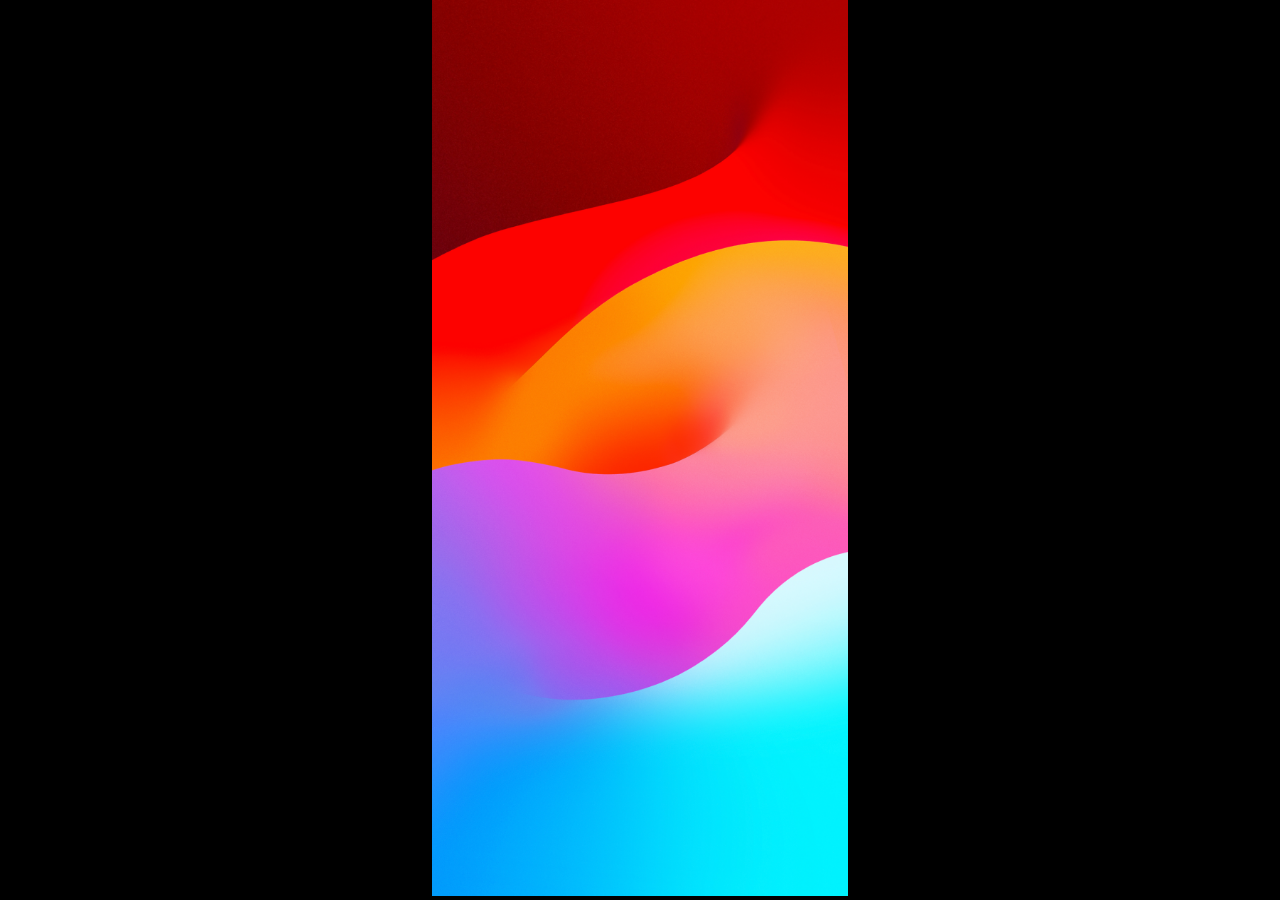
==== iosTest/index.html @ 8e4546c2 "Add files via upload" ====
<!DOCTYPE html>
<html lang="en">
  <head>
    <meta charset="UTF-8" />
    <meta http-equiv="X-UA-Compatible" content="IE=edge" />
    <meta name="viewport" content="width=device-width, initial-scale=1.0" />
    <link rel="preconnect" href="https://fonts.googleapis.com" />
    <link rel="preconnect" href="https://fonts.gstatic.com" crossorigin />
    <link
      href="https://fonts.googleapis.com/css2?family=Coiny&family=Sono:wght@200..800&display=swap"
      rel="stylesheet"
    />
    <!-- <link href="style.css" rel="stylesheet" /> -->
<style>
  *{
    margin: 0px;
    padding: 0px;
  }
  html {
    height: 100%;
  }
  body {
    height: 100%;
    background-color: black;
    margin: 0px;
    padding: 0px;
    display: flex;
    flex-shrink: 100;
    justify-content: center;
  }
  ul {
    list-style: none;
    padding-inline-start: 0px;
  }
  .btn-reset {
    position: inherit;
 
    z-index: 5;
    opacity: 00;
    background-color: rgb(255, 175, 175);
    height: 9%;
    width: 30%;
  }
  .box2 {
    opacity: 1;
    position: absolute;
    z-index: 3;
    background-color: rgb(0, 0, 0);
    height: 100%;
    aspect-ratio: 9 / 19.5;
  }
  .box2 img{
    margin: 0px;
    padding: 0px;
    height: 99.5%
  }

  .box {
    position: absolute;
    z-index: 1;
    background-color: white;
    height: 100%;
    aspect-ratio: 9 / 19.5;
    display: grid;
    grid-template-rows: 13% 1fr 7%;
  }
  .message-header {
    background-color: rgb(198, 198, 198);
 
    width: 100%;
    display: flex;
    align-items: end;
    justify-content: center;
  }
  .contact-info {
    background-color: aqua;
    height: 80%;
    width: 15%;
    display: inline-block;
    align-items: center;
    justify-content: center;
  }
  .contact-icon {
    background-color: white;
    width: 100%;
    aspect-ratio: 1/1;

    margin-bottom: 10%;
  }

  .contact-name {
    font-size: 1.2vmax;
    width: 100%;
    color: black;
    text-align: center;
  }

  .message-thread{
    overflow-y: auto;
    display: flex;
    flex-shrink: 0;
    scrollbar-width: none;
  }
  .thread{
    pointer-events: none;
  }

  .bubble {
    background-color: #3b82f6;
    pointer-events: none;
    color: white;
    font-family: "Sono", sans-serif;
    line-height: 1;
    text-transform: uppercase;
    font-size: 150%;
    border-radius: 20px;
    padding: 4% 4%;
    margin: 10% 5%;
    letter-spacing: -1px;
  }
  .bubble-rec {
    color: rgb(0, 0, 0);
    background-color: rgb(180, 180, 180);
  }

  .message-footer {
    background-color: rgb(198, 198, 198);
 
    width: 100%;
    display: flex;
    align-items: end;
    justify-content: center;
  }

  .hidden {
  /* display: none !important; */
  animation-fill-mode: forwards;
  animation-duration: 0.3s;
  animation-timing-function: linear;
  animation-name: fade-out;
  animation-iteration-count: 1;
  animation-direction: normal;
}
.visible {
  /* display: none !important; */
  display: inline;
  animation-fill-mode: forwards;
  animation-duration: 0.3s;
  /* animation-timing-function: linear; */
  animation-name: fade-in;
  animation-iteration-count: 1;
  animation-direction: normal;
}

@keyframes fade-in {
  0% {
    opacity: 0;

  }
  100% {
    opacity: 1;

  }
}

@keyframes fade-out {
  0% {
    opacity: 1;
    transform: translateY(0);
  }
  80% {
    opacity: 0;
    transform: translateY(-100%);
  }
  100% {
    opacity: 0;
    /* display: none; */
    transform: translateY(-100%);
  }
}





</style>

    <title>Today I Learned!</title>
  </head>
  <body>
 
    <div class="box2"><img
      src="logo2.png"
      height="100%"
      width="100%"
      alt="Today I Learned Logo"
    /></div>
    <div class="box">
      <div class="btn-reset"></div>
      <div class="message-header">
        <div class="contact-info">
          <div class="contact-icon"></div>
          <div class="contact-name">Brian ></div>
        </div>
      </div>
      <div class="message-thread">
        <ul>
          <li class="thread">
            <p
              class="bubble"
              
            >
              Technology
            </p>
            
          </li>
      
          </li>
        </ul>
      </div>
      <div class="message-footer"></div>
    </div>
    

<script>

const messageThread = document.querySelector(".thread");
const bubble = document.querySelector(".bubble");
const messageHeader = document.querySelector(".message-header");
const body = document.querySelector("body");
const box2 = document.querySelector(".box2");
const box = document.querySelector(".box");
const btnReset = document.querySelector(".btn-reset");


box2.addEventListener("click", function () {
  box2.classList.add("hidden");
});
btnReset.addEventListener("click", function () {
  box2.classList.remove("hidden");
});



// messageHeader.addEventListener("click", function () {
//   if (document.fullscreenElement) {
//     document.exitFullscreen()
//   } else {
//     body.requestFullscreen();
//   }
// })


const messages = [
  { type: "", name: "when an unknown printer took a galley of type and scrambled it to make a type specimen book. It has survived not only five centuries, but also the leap into electronic typesetting, remaining essentially unchanged."},
  { type: "rec",  name: "science"},
  { type: "",  name: "when an unknown printer took a galley of type and scrambled it to make a type specimen book. It has survived not only five centuries, but also the leap into electronic typesetting, remaining essentially unchanged."},
  { type: "rec",  name: "science"},
  { type: "",  name: "when an unknown printer took a galley of type and scrambled it to make a type specimen book. It has survived not only five centuries, but also the leap into electronic typesetting, remaining essentially unchanged."},
  { type: "",  name: "science"}

];



createCategoriesList(messages);
function createCategoriesList(dataArray) {
  for (let i = 0; i < dataArray.length; i++) {
    let c = messageThread.children[0].cloneNode(true);
   
    c.innerText = dataArray[i]["name"];
    c.style.margin = "6px 0px";
    if (dataArray[i]["type"] === "rec"){
      c.classList.add("bubble-rec");
    }
    messageThread.before(c);
    console.log("added");
  }
 messageThread.children[0].style.display = "none";
}

</script>

  </body>
</html>
---- iosTest/style.css ----
* {
  margin: 0;
  padding: 0;
  box-sizing: border-box;
}

body {
  background-color: #292524;
  color: #fafaf9;
  font-family: "Sono", sans-serif;
}

/* LAYOUT */

.container {
  background-color: black;
  height: 100%;
  display: flex;
  align-items: center;
  justify-content: center;
}

.box {
  /* width: = 1170px; */
  /* display: grid;
  grid-template-columns: 250px 1fr; 
  gap: 48px;*/
  height: 200px;

  background-color: white;
}

h1 {
  line-height: 1;
  /* font-size: 42px;
  text-transform: uppercase;
  font-family: "Coiny", sans-serif;

  margin-top: 6px; */
}

ul {
  list-style: none;
}

.bubble {
  color: inherit;
  font-family: "Coiny", sans-serif;
  line-height: 1;
  text-transform: uppercase;
  font-size: 17px;
  padding: 16px 0 13px;
  border: none;
  border-radius: 100px;
  transition: 0.1s;
  margin-bottom: 18px;
  padding: 16px 24px;
  letter-spacing: -1px;

  display: flex;
  align-items: center;
  gap: 24px;
}
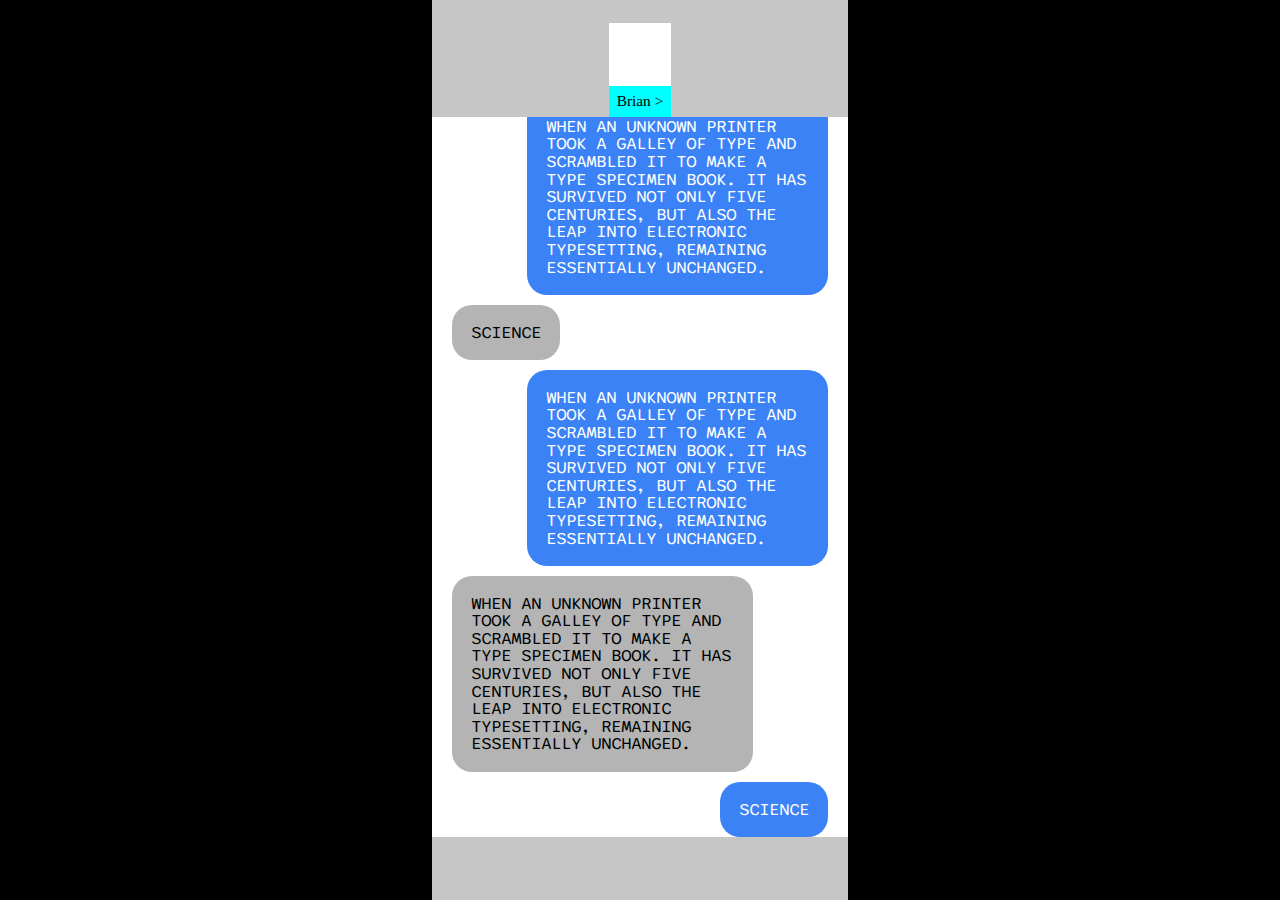
==== commit 7e452253: "Add files via upload" ====
--- a/iosTest/index.html
+++ b/iosTest/index.html
@@ -11,6 +11,8 @@
       rel="stylesheet"
     />
     <!-- <link href="style.css" rel="stylesheet" /> -->
+
+
 <style>
   *{
     margin: 0px;
@@ -31,6 +33,9 @@
   ul {
     list-style: none;
     padding-inline-start: 0px;
+  }
+  p{
+    display:inline-block;
   }
   .btn-reset {
     position: inherit;
@@ -42,17 +47,16 @@
     width: 30%;
   }
   .box2 {
-    opacity: 1;
+    overflow: hidden;
     position: absolute;
     z-index: 3;
-    background-color: rgb(0, 0, 0);
+    background: rgba(51, 170, 51, .0);
     height: 100%;
     aspect-ratio: 9 / 19.5;
   }
   .box2 img{
-    margin: 0px;
-    padding: 0px;
-    height: 99.5%
+    width: 100%;
+    height: 100%;
   }
 
   .box {
@@ -100,26 +104,32 @@
     display: flex;
     flex-shrink: 0;
     scrollbar-width: none;
+    margin: 0px 20px;
   }
   .thread{
     pointer-events: none;
+    
   }
 
   .bubble {
     background-color: #3b82f6;
-    pointer-events: none;
     color: white;
     font-family: "Sono", sans-serif;
     line-height: 1;
     text-transform: uppercase;
-    font-size: 150%;
+    font-size: 110%;
     border-radius: 20px;
-    padding: 4% 4%;
-    margin: 10% 5%;
+    padding: 5% 5%;
+    margin: 0px auto 10px 60px;
+    max-width: 70%;
     letter-spacing: -1px;
+    user-select: none;
+    float: right;
   }
   .bubble-rec {
+    float: left;
     color: rgb(0, 0, 0);
+    margin: 0px 30px 10px auto;
     background-color: rgb(180, 180, 180);
   }
 
@@ -185,7 +195,7 @@
 
 </style>
 
-    <title>Today I Learned!</title>
+    <title>iOS bones</title>
   </head>
   <body>
  
@@ -220,27 +230,81 @@
       </div>
       <div class="message-footer"></div>
     </div>
-    
+
+
+<script src="gsap.min.js"></script>
 
 <script>
-
+const scrollcontainer = document.querySelector(".message-thread");
 const messageThread = document.querySelector(".thread");
 const bubble = document.querySelector(".bubble");
 const messageHeader = document.querySelector(".message-header");
 const body = document.querySelector("body");
+const box = document.querySelector(".box");
 const box2 = document.querySelector(".box2");
-const box = document.querySelector(".box");
 const btnReset = document.querySelector(".btn-reset");
 
-
-box2.addEventListener("click", function () {
-  box2.classList.add("hidden");
-});
-btnReset.addEventListener("click", function () {
-  box2.classList.remove("hidden");
-});
-
-
+gsap.to(box2, {duration:0, y:"-100%"})
+/// Mouse scroll message Thread
+
+let startX;
+let scrollTop;
+let isDown;
+scrollcontainer.addEventListener("mousedown", (e) => mouseIsDown(e));
+scrollcontainer.addEventListener("mouseup", (e) => mouseUp(e));
+scrollcontainer.addEventListener("mouseleave", (e) => mouseLeave(e));
+scrollcontainer.addEventListener("mousemove", (e) => mouseMove(e));
+
+function mouseIsDown(e) {
+  isDown = true;
+  startY = e.pageY - scrollcontainer.offsetTop;
+  scrollTop = scrollcontainer.scrollTop;
+}
+function mouseUp(e) {
+  isDown = false;
+}
+function mouseLeave(e) {
+  isDown = false;
+}
+function mouseMove(e) {
+  if (isDown) {
+    e.preventDefault();
+    //Move vertcally
+    const y = e.pageY - scrollcontainer.offsetTop;
+    const walkY = y - startY;
+    scrollcontainer.scrollTop = scrollTop - walkY;
+  }
+}
+
+/// Swipe up lock screen
+let touchstartY = 0;
+let touchendY = 0;
+box2.addEventListener('touchstart', tDown);
+box2.addEventListener('mousedown', tDown);
+
+box2.addEventListener('touchend', tUp);
+box2.addEventListener('mouseup', tUp);
+function tDown (e) {
+  e.preventDefault();
+  touchstartY = event.screenY;
+}
+function tUp (e) {
+  e.preventDefault();
+  touchendY = event.screenY;
+  if (touchendY < touchstartY) {
+      gsap.to(box2, {duration:.3, y:"-100%"})
+  }
+}
+
+//resetApp
+
+btnReset.addEventListener("click", resetApp);
+
+function resetApp (e) {
+  gsap.to(box2, {duration:.3, y:0})
+  // scrollcontainer.scrollTop = 10000;
+  scrollcontainer.scrollTo(0, scrollcontainer.scrollHeight);
+}
 
 // messageHeader.addEventListener("click", function () {
 //   if (document.fullscreenElement) {
@@ -257,19 +321,19 @@
   { type: "",  name: "when an unknown printer took a galley of type and scrambled it to make a type specimen book. It has survived not only five centuries, but also the leap into electronic typesetting, remaining essentially unchanged."},
   { type: "rec",  name: "science"},
   { type: "",  name: "when an unknown printer took a galley of type and scrambled it to make a type specimen book. It has survived not only five centuries, but also the leap into electronic typesetting, remaining essentially unchanged."},
+  { type: "rec",  name: "when an unknown printer took a galley of type and scrambled it to make a type specimen book. It has survived not only five centuries, but also the leap into electronic typesetting, remaining essentially unchanged."},
   { type: "",  name: "science"}
 
 ];
-
-
 
 createCategoriesList(messages);
 function createCategoriesList(dataArray) {
   for (let i = 0; i < dataArray.length; i++) {
     let c = messageThread.children[0].cloneNode(true);
-   
+    if (i ===0){
+      c.style.marginTop="10px";
+    }
     c.innerText = dataArray[i]["name"];
-    c.style.margin = "6px 0px";
     if (dataArray[i]["type"] === "rec"){
       c.classList.add("bubble-rec");
     }
@@ -277,6 +341,7 @@
     console.log("added");
   }
  messageThread.children[0].style.display = "none";
+ scrollcontainer.scrollTo(0, scrollcontainer.scrollHeight);
 }
 
 </script>
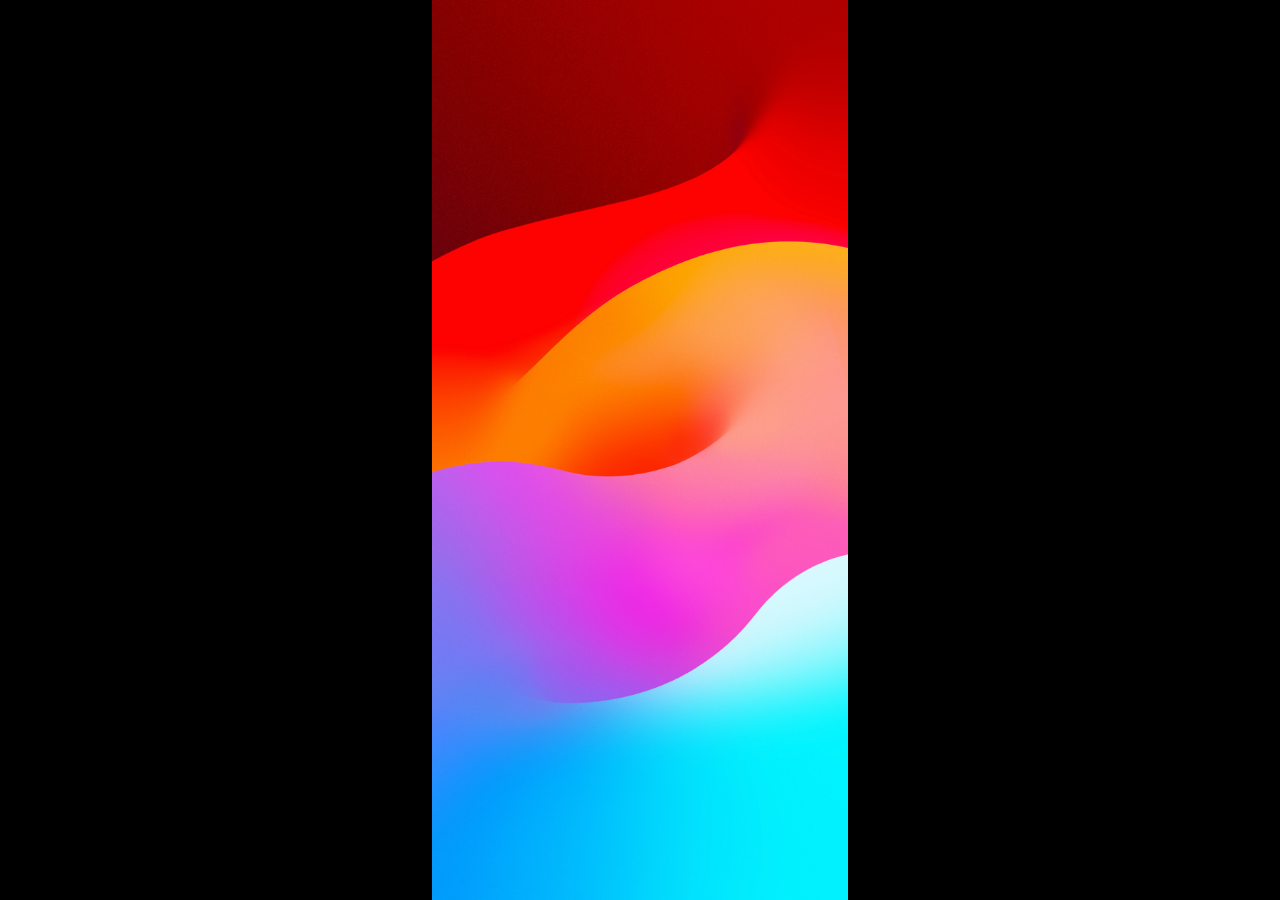
==== commit 0c7c0345: "Add files via upload" ====
--- a/iosTest/index.html
+++ b/iosTest/index.html
@@ -244,7 +244,7 @@
 const box2 = document.querySelector(".box2");
 const btnReset = document.querySelector(".btn-reset");
 
-gsap.to(box2, {duration:0, y:"-100%"})
+//gsap.to(box2, {duration:0, y:"-100%"})
 /// Mouse scroll message Thread
 
 let startX;
